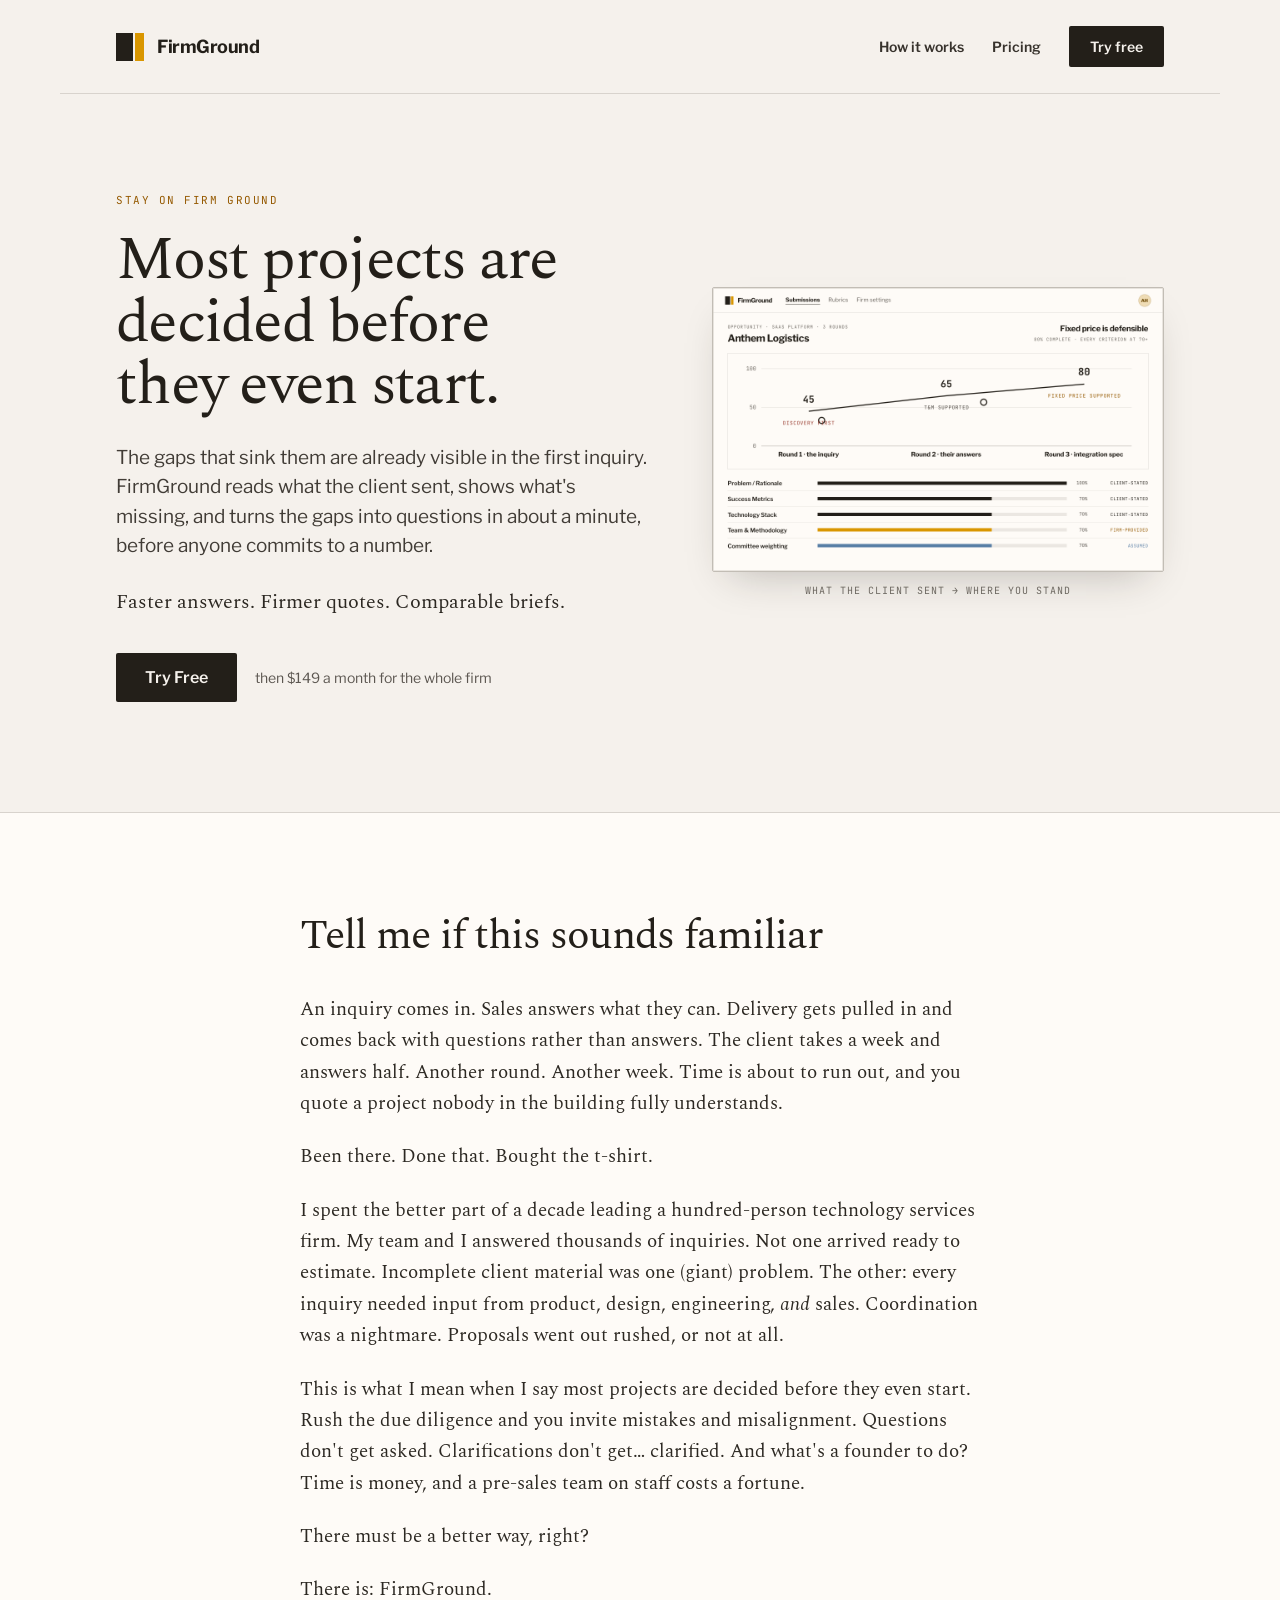
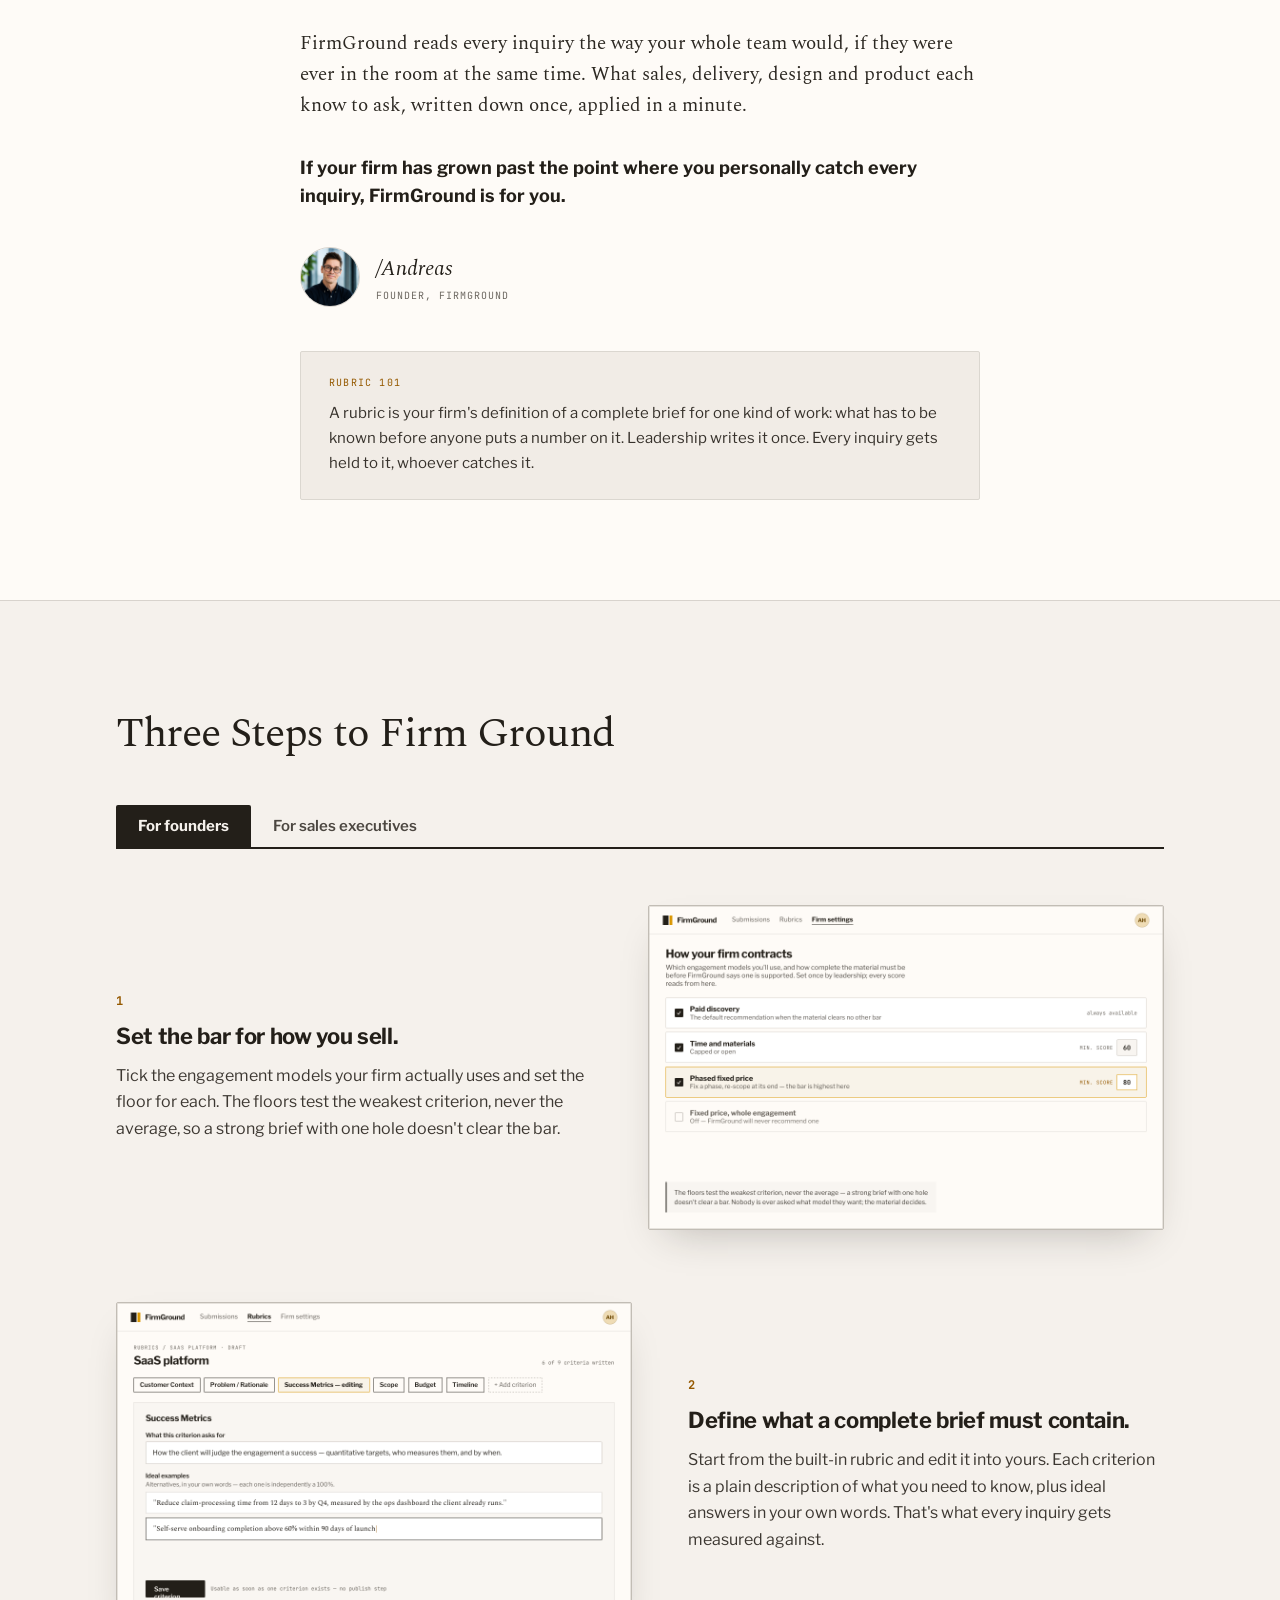
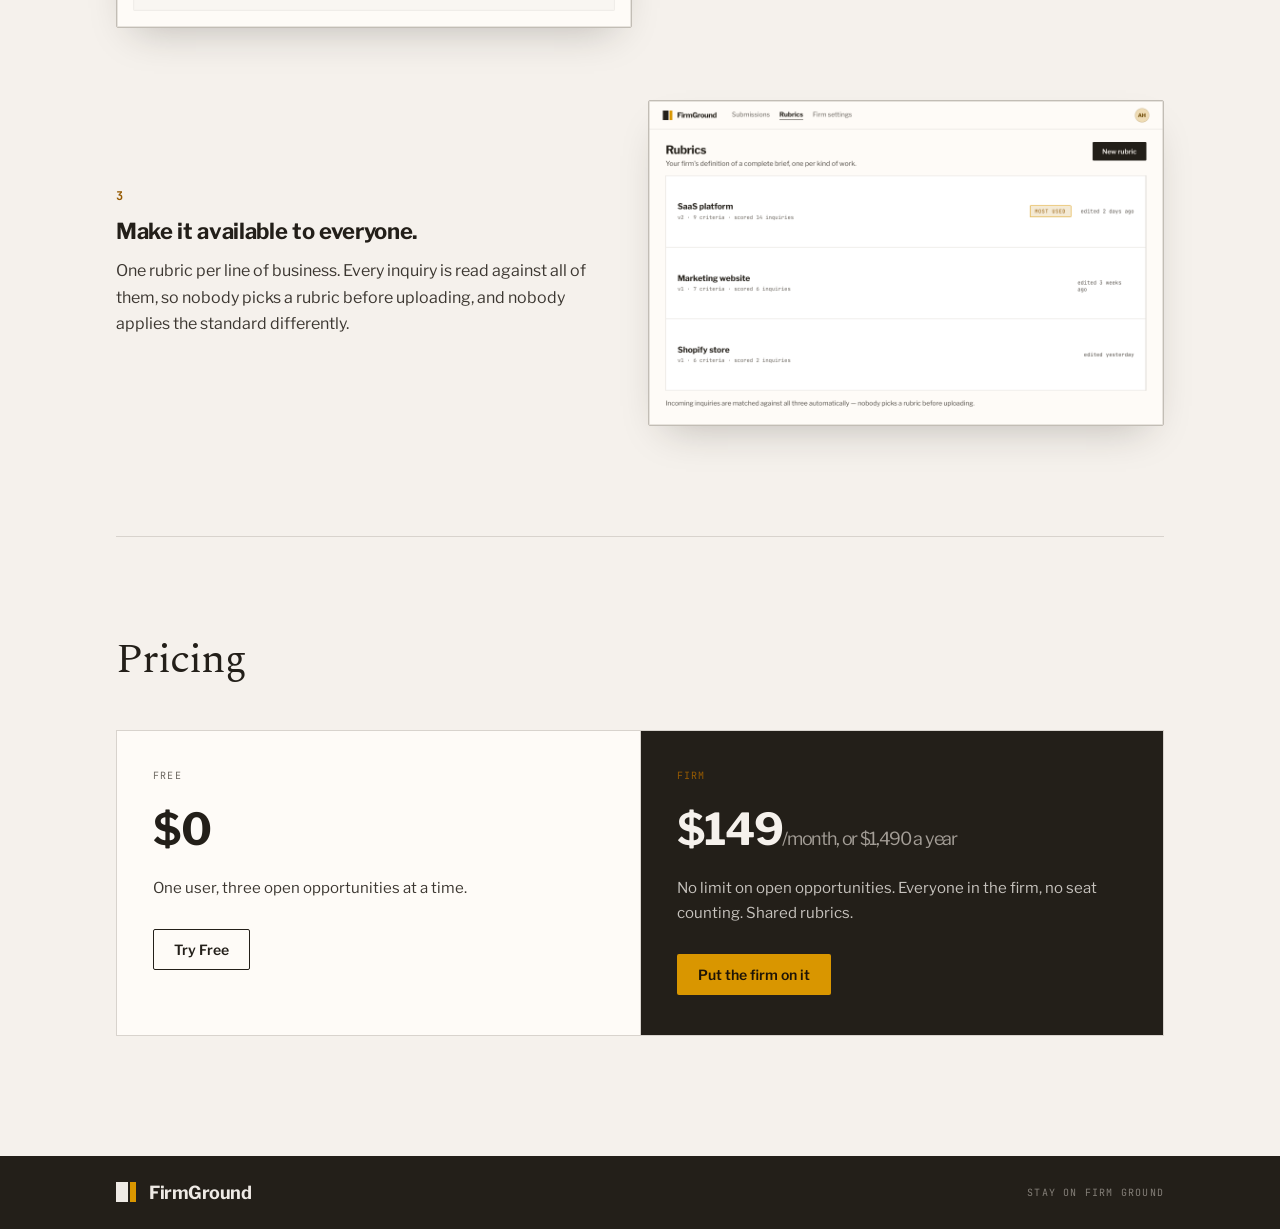
==== index.html @ b1743ea3 "Add FirmGround landing page Static HTML/CSS/JS landing page converted from the Cloud Design export. " ====
<!DOCTYPE html>
<html lang="en">
<head>
  <meta charset="utf-8">
  <meta name="viewport" content="width=device-width, initial-scale=1">

  <title>FirmGround — Stay on firm ground</title>
  <meta name="description" content="FirmGround reads every client inquiry the way your whole team would, shows what's missing, and turns the gaps into questions in about a minute — before anyone commits to a number.">

  <!-- Fonts -->
  <link rel="preconnect" href="https://fonts.googleapis.com">
  <link rel="preconnect" href="https://fonts.gstatic.com" crossorigin>
  <link href="https://fonts.googleapis.com/css2?family=Libre+Franklin:ital,wght@0,300..800;1,400..700&family=Spectral:ital,wght@0,300;0,400;0,600;1,400&family=JetBrains+Mono:wght@400;500;700&display=swap" rel="stylesheet">

  <link rel="stylesheet" href="css/styles.css">
</head>
<body>

  <!-- ===================================================================
       MASTHEAD
  ==================================================================== -->
  <header class="masthead">
    <div class="container masthead__inner">
      <a class="brand" href="#top">
        <span class="brand__mark" aria-hidden="true">
          <span class="brand__mark-dark"></span>
          <span class="brand__mark-accent"></span>
        </span>
        <span class="brand__name">FirmGround</span>
      </a>
      <nav class="masthead__nav">
        <a class="nav-link" href="#steps">How it works</a>
        <a class="nav-link" href="#pricing">Pricing</a>
        <a class="btn btn--dark btn--sm" href="#pricing">Try free</a>
      </nav>
    </div>
  </header>

  <main id="top">

    <!-- ===================================================================
         HERO
    ==================================================================== -->
    <section class="hero container">
      <div class="hero__grid">
        <div class="hero__copy">
          <p class="eyebrow eyebrow--accent">Stay on firm ground</p>
          <h1 class="hero__headline">Most projects are decided before they even start.</h1>
          <p class="hero__lede">The gaps that sink them are already visible in the first inquiry. FirmGround reads what the client sent, shows what's missing, and turns the gaps into questions in about a minute, before anyone commits to a number.</p>
          <p class="hero__tagline">Faster answers. Firmer quotes. Comparable briefs.</p>
          <div class="hero__cta">
            <a class="btn btn--dark" href="#pricing">Try Free</a>
            <span class="hero__cta-note">then $149 a month for the whole firm</span>
          </div>
        </div>

        <figure class="hero__figure">
          <div class="screenshot">
            <img src="assets/shot-scorecard.png" alt="FirmGround scorecard — score, verdict, and criteria">
          </div>
          <figcaption class="caption">What the client sent &rarr; where you stand</figcaption>
        </figure>
      </div>
    </section>

    <!-- ===================================================================
         FOUNDER STORY
    ==================================================================== -->
    <section class="story">
      <div class="container story__inner">
        <h2 class="story__title">Tell me if this sounds familiar</h2>

        <div class="story__body">
          <p>An inquiry comes in. Sales answers what they can. Delivery gets pulled in and comes back with questions rather than answers. The client takes a week and answers half. Another round. Another week. Time is about to run out, and you quote a project nobody in the building fully understands.</p>
          <p>Been there. Done that. Bought the t-shirt.</p>
          <p>I spent the better part of a decade leading a hundred-person technology services firm. My team and I answered thousands of inquiries. Not one arrived ready to estimate. Incomplete client material was one (giant) problem. The other: every inquiry needed input from product, design, engineering, <em>and</em> sales. Coordination was a nightmare. Proposals went out rushed, or not at all.</p>
          <p>This is what I mean when I say most projects are decided before they even start. Rush the due diligence and you invite mistakes and misalignment. Questions don't get asked. Clarifications don't get&hellip; clarified. And what's a founder to do? Time is money, and a pre-sales team on staff costs a fortune.</p>
          <p>There must be a better way, right?</p>
          <p>There is: FirmGround.</p>
          <p>FirmGround reads every inquiry the way your whole team would, if they were ever in the room at the same time. What sales, delivery, design and product each know to ask, written down once, applied in a minute.</p>
        </div>

        <p class="story__kicker">If your firm has grown past the point where you personally catch every inquiry, FirmGround is for you.</p>

        <div class="signature">
          <img class="signature__avatar" src="assets/andreas.png" alt="Andreas, founder of FirmGround">
          <div>
            <div class="signature__name">/Andreas</div>
            <div class="signature__role">Founder, FirmGround</div>
          </div>
        </div>

        <aside class="note-card">
          <div class="eyebrow eyebrow--accent">Rubric 101</div>
          <p>A rubric is your firm's definition of a complete brief for one kind of work: what has to be known before anyone puts a number on it. Leadership writes it once. Every inquiry gets held to it, whoever catches it.</p>
        </aside>
      </div>
    </section>

    <!-- ===================================================================
         THREE STEPS  (tabbed: For founders / For sales executives)
    ==================================================================== -->
    <section id="steps" class="steps container">
      <h2 class="section-title">Three Steps to Firm Ground</h2>

      <div class="tabs" role="tablist" aria-label="Choose your role">
        <button class="tab is-active" role="tab" aria-selected="true" aria-controls="panel-founders" data-tab="founders">For founders</button>
        <button class="tab" role="tab" aria-selected="false" aria-controls="panel-sales" data-tab="sales">For sales executives</button>
      </div>

      <!-- Panel: For founders -->
      <div class="steps__panel" id="panel-founders" role="tabpanel" data-panel="founders">
        <div class="step">
          <div class="step__copy">
            <div class="step__num">1</div>
            <h3 class="step__title">Set the bar for how you sell.</h3>
            <p class="step__text">Tick the engagement models your firm actually uses and set the floor for each. The floors test the weakest criterion, never the average, so a strong brief with one hole doesn't clear the bar.</p>
          </div>
          <div class="step__figure screenshot">
            <img src="assets/shot-settings.png" alt="Firm settings — score bands for discovery / T&amp;M / fixed price">
          </div>
        </div>

        <div class="step step--reverse">
          <div class="step__copy">
            <div class="step__num">2</div>
            <h3 class="step__title">Define what a complete brief must contain.</h3>
            <p class="step__text">Start from the built-in rubric and edit it into yours. Each criterion is a plain description of what you need to know, plus ideal answers in your own words. That's what every inquiry gets measured against.</p>
          </div>
          <div class="step__figure screenshot">
            <img src="assets/shot-builder.png" alt="Criterion editor — description and ideal answer">
          </div>
        </div>

        <div class="step">
          <div class="step__copy">
            <div class="step__num">3</div>
            <h3 class="step__title">Make it available to everyone.</h3>
            <p class="step__text">One rubric per line of business. Every inquiry is read against all of them, so nobody picks a rubric before uploading, and nobody applies the standard differently.</p>
          </div>
          <div class="step__figure screenshot">
            <img src="assets/shot-rubrics.png" alt="Rubric list — the firm's standard, visible to the team">
          </div>
        </div>
      </div>

      <!-- Panel: For sales executives -->
      <div class="steps__panel is-hidden" id="panel-sales" role="tabpanel" data-panel="sales">
        <div class="step">
          <div class="step__copy">
            <div class="step__num">1</div>
            <h3 class="step__title">Upload whatever the client sent.</h3>
            <p class="step__text">A 38-page RFP, a budget spreadsheet, a photo of a whiteboard. It's read as one inquiry, not file by file, and FirmGround works out which kind of work it is. You don't classify anything first.</p>
          </div>
          <div class="step__figure screenshot">
            <img src="assets/shot-upload.png" alt="Upload — mixed files dropped into one inquiry">
          </div>
        </div>

        <div class="step step--reverse">
          <div class="step__copy">
            <div class="step__num">2</div>
            <h3 class="step__title">Get the score and the verdict.</h3>
            <p class="step__text">What's missing, criterion by criterion, where each answer came from, and what the material supports selling right now. One opportunity, as many question rounds as it takes; the score climbs as answers arrive.</p>
          </div>
          <div class="step__figure screenshot">
            <img src="assets/shot-scorecard.png" alt="Score result — verdict, gaps, next step">
          </div>
        </div>

        <div class="step">
          <div class="step__copy">
            <div class="step__num">3</div>
            <h3 class="step__title">Close the gaps, question by question.</h3>
            <p class="step__text">Each question is tied to a gap, compiled into an email you can edit. Copy it for the client, answer it yourself, or let FirmGround assume. Assumptions are marked, and never priced as fact.</p>
          </div>
          <div class="step__figure screenshot">
            <img src="assets/shot-questions.png" alt="Follow-up questions and drafted email">
          </div>
        </div>
      </div>
    </section>

    <!-- ===================================================================
         PRICING
    ==================================================================== -->
    <div class="container">
      <hr class="rule">
    </div>

    <section id="pricing" class="pricing container">
      <h2 class="section-title">Pricing</h2>

      <div class="plans">
        <div class="plan">
          <div class="eyebrow">Free</div>
          <div class="plan__price">$0</div>
          <p class="plan__desc">One user, three open opportunities at a time.</p>
          <a class="btn btn--outline btn--sm" href="#pricing">Try Free</a>
        </div>

        <div class="plan plan--featured">
          <div class="eyebrow eyebrow--accent">Firm</div>
          <div class="plan__price">$149<span class="plan__price-note">/month, or $1,490 a year</span></div>
          <p class="plan__desc">No limit on open opportunities. Everyone in the firm, no seat counting. Shared rubrics.</p>
          <a class="btn btn--accent btn--sm" href="#pricing">Put the firm on it</a>
        </div>
      </div>
    </section>

  </main>

  <!-- ===================================================================
       FOOTER
  ==================================================================== -->
  <footer class="footer">
    <div class="container footer__inner">
      <div class="brand brand--footer">
        <span class="brand__mark" aria-hidden="true">
          <span class="brand__mark-light"></span>
          <span class="brand__mark-accent"></span>
        </span>
        <span class="brand__name">FirmGround</span>
      </div>
      <div class="eyebrow">Stay on firm ground</div>
    </div>
  </footer>

  <script src="js/main.js"></script>
</body>
</html>
---- css/styles.css ----
/* ====================================================================
   FirmGround — Landing page styles

   The palette is defined once as custom properties (variables) below,
   then referenced everywhere. Change a value here and it updates across
   the whole page. Colors use the OKLCH color space:
   oklch(Lightness Chroma Hue) — lower L = darker, higher C = more vivid.
==================================================================== */

:root {
  /* Brand accent (the ochre/gold). Swap these two to re-tint the site. */
  --accent:       oklch(0.72 0.155 78);
  --accent-deep:  oklch(0.52 0.125 70);

  /* Surfaces */
  --bg:           oklch(0.96 0.008 75);   /* page background          */
  --surface-soft: oklch(0.99 0.006 75);   /* raised panels (story/free) */
  --surface-card: oklch(0.945 0.010 75);  /* note card background      */

  /* Ink — dark to light text tones */
  --ink:          oklch(0.24 0.012 75);   /* headings, strongest text  */
  --ink-800:      oklch(0.28 0.012 75);
  --ink-700:      oklch(0.32 0.012 75);
  --ink-600:      oklch(0.34 0.012 75);   /* body copy                 */
  --ink-500:      oklch(0.36 0.012 75);
  --ink-400:      oklch(0.40 0.012 75);
  --ink-300:      oklch(0.46 0.012 75);
  --ink-200:      oklch(0.52 0.012 75);   /* muted labels / captions   */

  /* On-dark text (used on the footer and featured pricing card) */
  --on-dark:      oklch(0.96 0.008 75);
  --on-dark-soft: oklch(0.82 0.008 75);
  --on-dark-mute: oklch(0.70 0.012 75);
  --on-dark-faint:oklch(0.60 0.012 75);

  /* Lines */
  --border:       oklch(0.87 0.010 75);
  --border-strong:oklch(0.80 0.012 75);

  /* Layout */
  --page-max:     1160px;
  --page-pad:     56px;
  --radius:       2px;

  /* Type */
  --font-sans:  'Libre Franklin', system-ui, sans-serif;
  --font-serif: 'Spectral', Georgia, serif;
  --font-mono:  'JetBrains Mono', monospace;
}

/* ---- Base -------------------------------------------------------- */

* { box-sizing: border-box; }

html, body {
  margin: 0;
  padding: 0;
  background: var(--bg);
  scroll-behavior: smooth;
}

body {
  color: var(--ink);
  font-family: var(--font-sans);
  -webkit-font-smoothing: antialiased;
}

::selection { background: oklch(0.88 0.09 85); }

a {
  color: var(--accent-deep);
  text-decoration: underline;
  text-underline-offset: 3px;
}
a:hover { color: var(--ink); }

img { max-width: 100%; }

/* Shared layout wrapper */
.container {
  max-width: var(--page-max);
  margin: 0 auto;
  padding-left: var(--page-pad);
  padding-right: var(--page-pad);
}

/* ---- Reusable bits ---------------------------------------------- */

/* Small uppercase mono label */
.eyebrow {
  font-family: var(--font-mono);
  font-size: 10px;
  letter-spacing: 0.12em;
  text-transform: uppercase;
  color: var(--ink-200);
}
.eyebrow--accent { color: var(--accent-deep); }

/* Mono caption under an image */
.caption {
  font-family: var(--font-mono);
  font-size: 10px;
  letter-spacing: 0.1em;
  text-transform: uppercase;
  color: var(--ink-200);
  text-align: center;
  margin-top: 12px;
}

/* Section heading (serif) */
.section-title {
  font-family: var(--font-serif);
  font-weight: 400;
  font-size: clamp(30px, 3.6vw, 42px);
  line-height: 1.08;
  letter-spacing: -0.025em;
  margin: 0 0 48px;
}

/* Framed product screenshot */
.screenshot {
  border: 1px solid var(--border-strong);
  border-radius: var(--radius);
  overflow: hidden;
  font-size: 0;
  box-shadow: 0 18px 40px -18px oklch(0.24 0.012 75 / 0.28);
}
.screenshot img { width: 100%; display: block; }

/* Buttons */
.btn {
  display: inline-block;
  font-size: 16px;
  font-weight: 600;
  border-radius: var(--radius);
  padding: 14px 28px;
  text-decoration: none;
  border: 1px solid transparent;
  cursor: pointer;
  transition: background 0.15s ease, filter 0.15s ease, color 0.15s ease;
}
.btn--sm { font-size: 14px; padding: 11px 20px; }

.btn--dark {
  background: var(--ink);
  color: var(--on-dark);
}
.btn--dark:hover { background: oklch(0.32 0.012 75); color: var(--on-dark); }

.btn--outline {
  border-color: var(--ink);
  color: var(--ink);
  background: transparent;
}
.btn--outline:hover { background: oklch(0.90 0.008 75); color: var(--ink); }

.btn--accent {
  background: var(--accent);
  color: oklch(0.20 0.03 75);
}
.btn--accent:hover { filter: brightness(1.06); color: oklch(0.20 0.03 75); }

/* Horizontal divider */
.rule {
  border: 0;
  border-top: 1px solid var(--border);
  margin: 110px 0 0;
}

/* ---- Brand mark -------------------------------------------------- */

.brand {
  display: flex;
  align-items: center;
  gap: 13px;
  text-decoration: none;
}
.brand__mark {
  display: flex;
  width: 28px;
  height: 28px;
  gap: 2px;
}
.brand__mark-dark   { flex: 0 0 60%; background: var(--ink); }
.brand__mark-light  { flex: 0 0 60%; background: oklch(0.94 0.008 75); }
.brand__mark-accent { flex: 1; background: var(--accent); }
.brand__name {
  font-weight: 700;
  font-size: 18px;
  letter-spacing: -0.025em;
  color: var(--ink);
}

/* ---- Masthead ---------------------------------------------------- */

.masthead__inner {
  display: flex;
  align-items: center;
  justify-content: space-between;
  padding-top: 26px;
  padding-bottom: 26px;
  border-bottom: 1px solid var(--border);
}
.masthead__nav {
  display: flex;
  align-items: center;
  gap: 28px;
}
.nav-link {
  font-size: 14px;
  font-weight: 600;
  color: var(--ink-700);
  text-decoration: none;
  white-space: nowrap;
}
.nav-link:hover { color: var(--ink); }

/* ---- Hero -------------------------------------------------------- */

.hero { padding-top: 88px; padding-bottom: 110px; }

.hero__grid {
  display: flex;
  flex-wrap: wrap;
  gap: 64px;
  align-items: center;
}
.hero__copy   { flex: 1 1 480px; min-width: 0; }
.hero__figure { flex: 1 1 400px; min-width: 0; margin: 0; display: flex; flex-direction: column; }

/* The hero's eyebrow is a touch larger than the default */
.hero .eyebrow {
  font-size: 11px;
  letter-spacing: 0.14em;
  margin-bottom: 22px;
}

.hero__headline {
  font-family: var(--font-serif);
  font-weight: 400;
  font-size: clamp(40px, 4.8vw, 62px);
  line-height: 1.02;
  letter-spacing: -0.028em;
  margin: 0 0 26px;
  text-wrap: balance;
}
.hero__lede {
  font-size: 19px;
  line-height: 1.55;
  color: var(--ink-500);
  margin: 0 0 26px;
  max-width: 48ch;
  text-wrap: pretty;
}
.hero__tagline {
  font-family: var(--font-serif);
  font-size: 20px;
  line-height: 1.5;
  color: var(--ink-800);
  margin: 0 0 36px;
}
.hero__cta {
  display: flex;
  gap: 18px;
  align-items: center;
  flex-wrap: wrap;
}
.hero__cta-note { font-size: 14px; color: var(--ink-300); }

/* ---- Founder story ----------------------------------------------- */

.story {
  background: var(--surface-soft);
  border-top: 1px solid var(--border);
  border-bottom: 1px solid var(--border);
}
.story__inner { padding-top: 100px; padding-bottom: 100px; }

/* The readable column is narrower than the full container */
.story__title,
.story__body,
.story__kicker,
.signature,
.note-card { max-width: 680px; margin-left: auto; margin-right: auto; }

.story__title {
  font-family: var(--font-serif);
  font-weight: 400;
  font-size: clamp(30px, 3.6vw, 42px);
  line-height: 1.08;
  letter-spacing: -0.025em;
  margin: 0 auto 36px;
}
.story__body {
  font-family: var(--font-serif);
  font-size: 19px;
  line-height: 1.65;
  color: var(--ink-800);
  display: flex;
  flex-direction: column;
  gap: 22px;
}
.story__body p { margin: 0; }
.story__kicker {
  font-size: 18px;
  line-height: 1.6;
  font-weight: 700;
  color: var(--ink);
  margin: 32px auto 0;
}

.signature {
  display: flex;
  align-items: center;
  gap: 16px;
  margin-top: 36px;
}
.signature__avatar {
  width: 60px;
  height: 60px;
  border-radius: 50%;
  object-fit: cover;
  object-position: top;
  border: 1px solid var(--border);
}
.signature__name {
  font-family: var(--font-serif);
  font-size: 21px;
  font-style: italic;
}
.signature__role {
  font-family: var(--font-mono);
  font-size: 10px;
  letter-spacing: 0.1em;
  text-transform: uppercase;
  color: var(--ink-200);
  margin-top: 4px;
}

.note-card {
  margin-top: 44px;
  background: var(--surface-card);
  border: 1px solid oklch(0.88 0.010 75);
  padding: 24px 28px;
  border-radius: var(--radius);
}
.note-card .eyebrow { margin-bottom: 12px; }
.note-card p {
  margin: 0;
  font-size: 15px;
  line-height: 1.65;
  color: var(--ink-700);
}

/* ---- Three steps ------------------------------------------------- */

.steps { padding-top: 110px; }

.tabs {
  display: flex;
  gap: 0;
  border-bottom: 2px solid var(--ink);
  margin-bottom: 56px;
}
.tab {
  font-family: var(--font-sans);
  padding: 12px 22px;
  font-size: 15px;
  font-weight: 600;
  color: var(--ink-400);
  background: transparent;
  border: 0;
  border-radius: var(--radius) var(--radius) 0 0;
  cursor: pointer;
}
.tab:hover { opacity: 0.85; }
.tab.is-active {
  background: var(--ink);
  color: var(--on-dark);
  font-weight: 700;
}

.steps__panel {
  display: flex;
  flex-direction: column;
  gap: 72px;
}
.steps__panel.is-hidden { display: none; }

.step {
  display: flex;
  flex-wrap: wrap;
  gap: 56px;
  align-items: center;
}
.step--reverse { flex-direction: row-reverse; }

.step__copy   { flex: 1 1 380px; min-width: 0; }
.step__figure { flex: 1 1 420px; min-width: 0; }

.step__num {
  font-family: var(--font-mono);
  font-size: 12px;
  font-weight: 700;
  color: var(--accent-deep);
  margin-bottom: 14px;
}
.step__title {
  font-size: 22px;
  font-weight: 700;
  letter-spacing: -0.015em;
  margin: 0 0 14px;
}
.step__text {
  margin: 0;
  font-size: 16px;
  line-height: 1.65;
  color: var(--ink-600);
}

/* ---- Pricing ----------------------------------------------------- */

.pricing { padding-top: 100px; padding-bottom: 120px; }

.plans {
  display: flex;
  flex-wrap: wrap;
  gap: 1px;                 /* the gap shows the border color through */
  background: var(--border);
  border: 1px solid var(--border);
}
.plan {
  flex: 1 1 340px;
  background: var(--surface-soft);
  padding: 38px 36px 40px;
}
.plan .eyebrow { margin-bottom: 20px; }
.plan__price {
  font-size: 44px;
  font-weight: 700;
  letter-spacing: -0.03em;
  margin-bottom: 20px;
}
.plan__desc {
  font-size: 15px;
  line-height: 1.65;
  color: var(--ink-600);
  margin: 0 0 28px;
}

.plan--featured {
  background: var(--ink);
  color: var(--on-dark-soft);
}
.plan--featured .plan__price { color: var(--on-dark); }
.plan--featured .plan__desc { color: var(--on-dark-soft); }
.plan__price-note {
  font-size: 18px;
  font-weight: 400;
  color: var(--on-dark-mute);
}

/* ---- Footer ------------------------------------------------------ */

.footer { background: var(--ink); }
.footer__inner {
  display: flex;
  justify-content: space-between;
  align-items: center;
  gap: 24px;
  flex-wrap: wrap;
  padding-top: 26px;
  padding-bottom: 26px;
}
.brand--footer .brand__name { color: oklch(0.94 0.008 75); }
.brand--footer .brand__mark { width: 20px; height: 20px; }
.footer .eyebrow { color: var(--on-dark-faint); }

/* ---- Small screens ----------------------------------------------- */

@media (max-width: 720px) {
  :root { --page-pad: 24px; }

  .masthead__nav { gap: 16px; }
  .hero { padding-top: 56px; padding-bottom: 72px; }
  .hero__grid { gap: 40px; }
  .story__inner { padding-top: 64px; padding-bottom: 64px; }
  .steps { padding-top: 72px; }
  .pricing { padding-top: 64px; padding-bottom: 80px; }

  /* Keep alternating steps stacking image-below-copy consistently */
  .step, .step--reverse { flex-direction: column; }
}
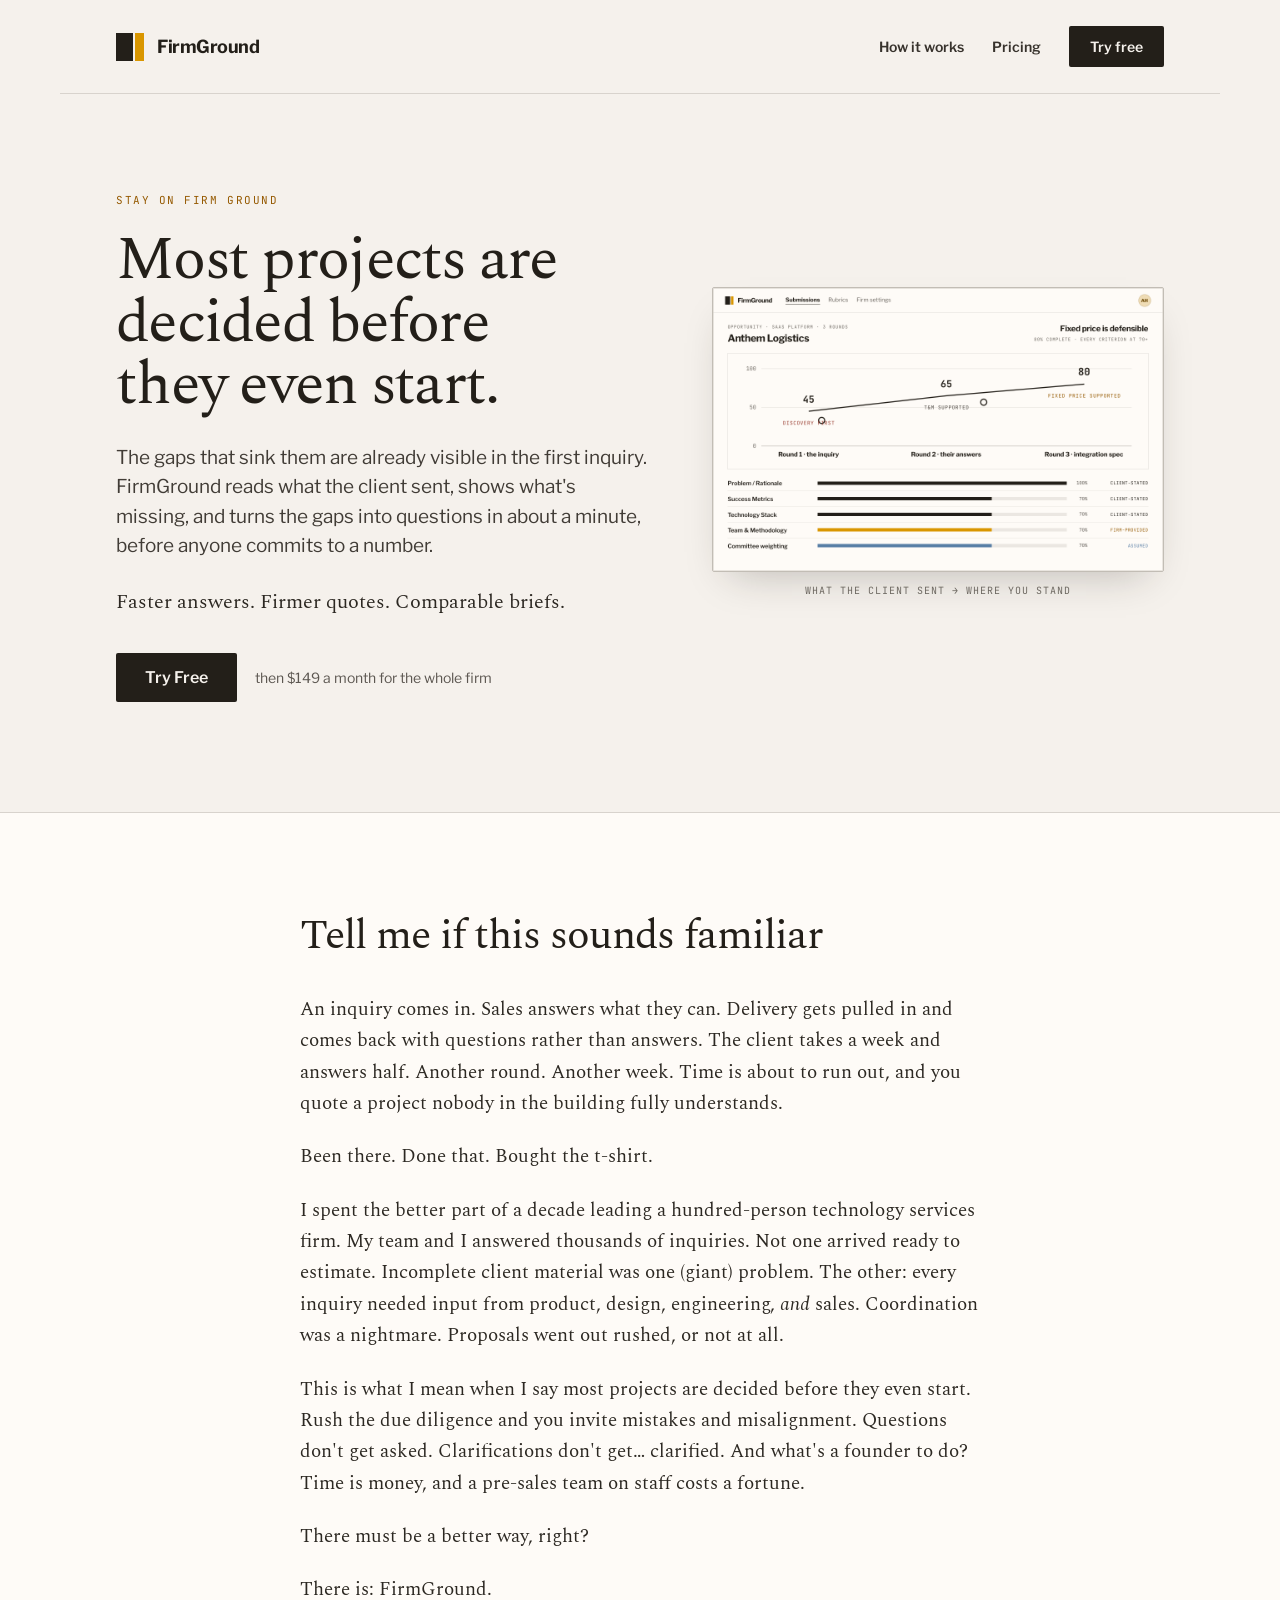
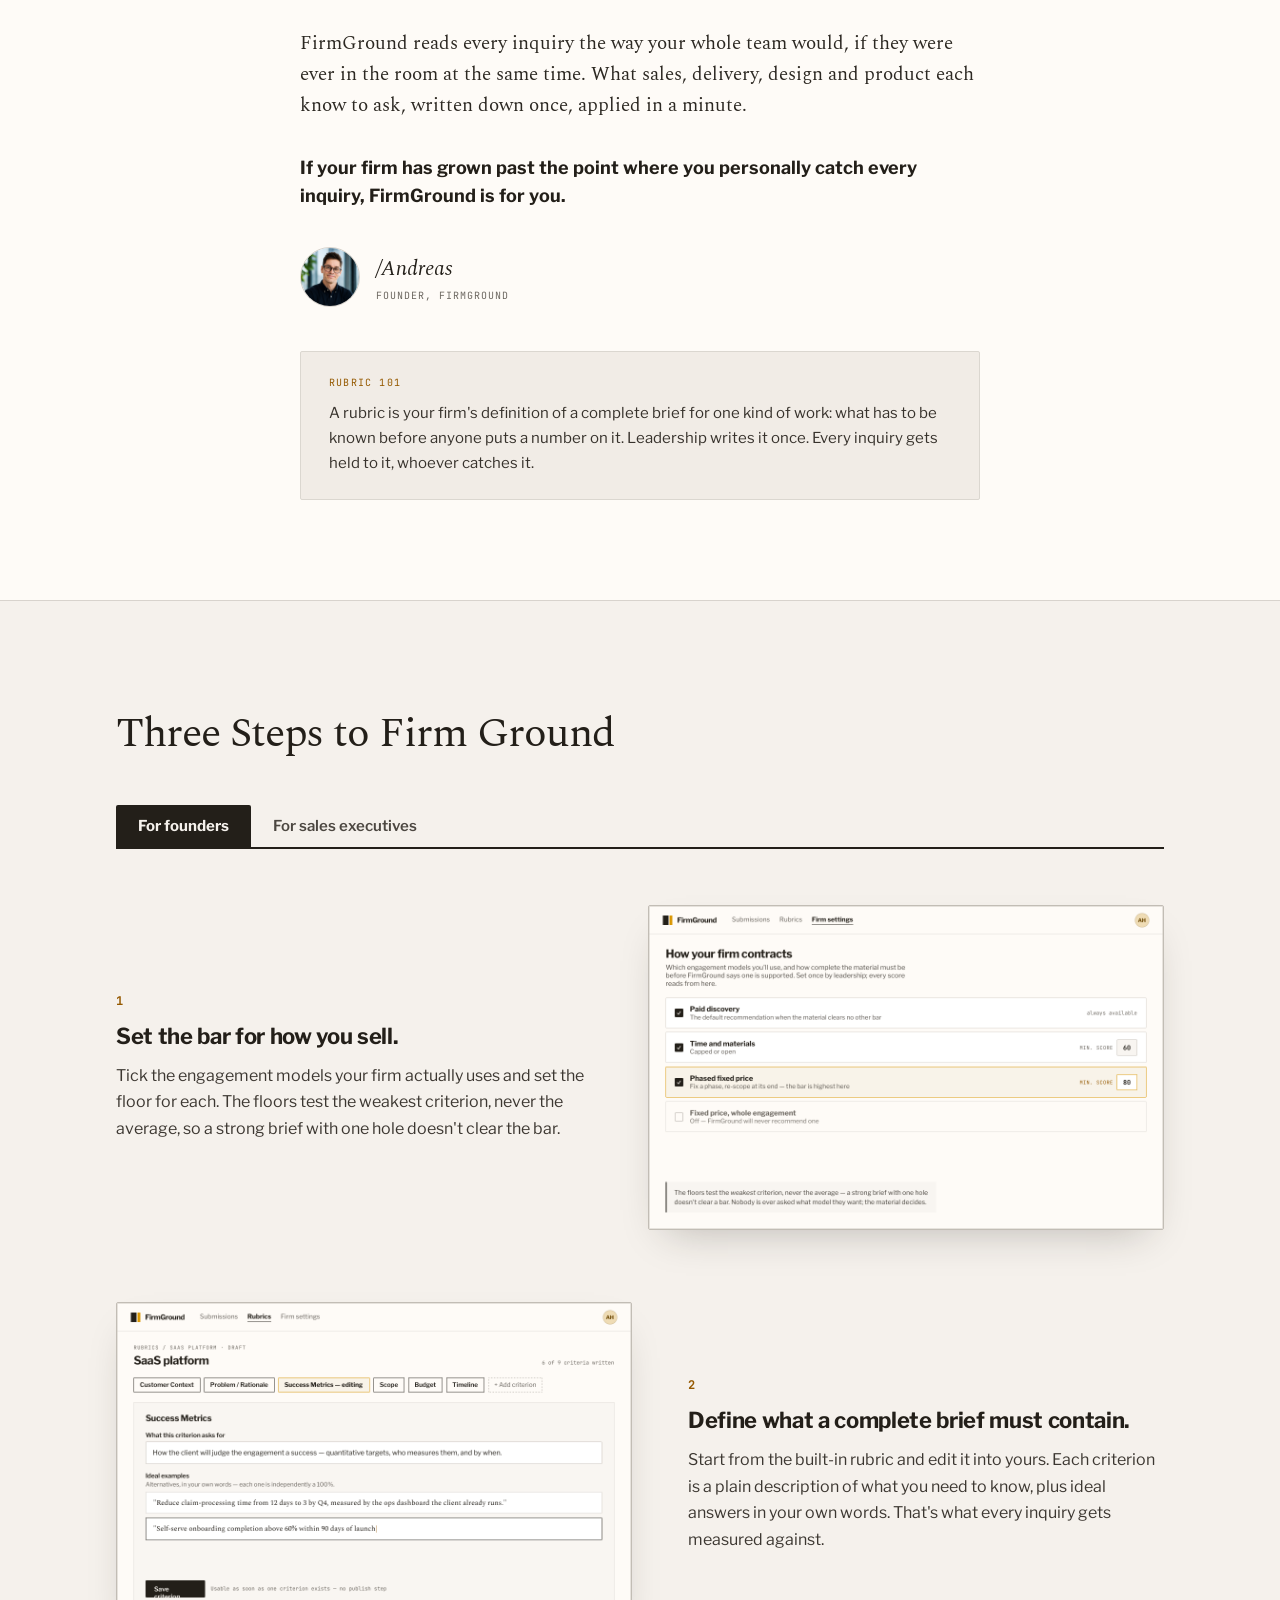
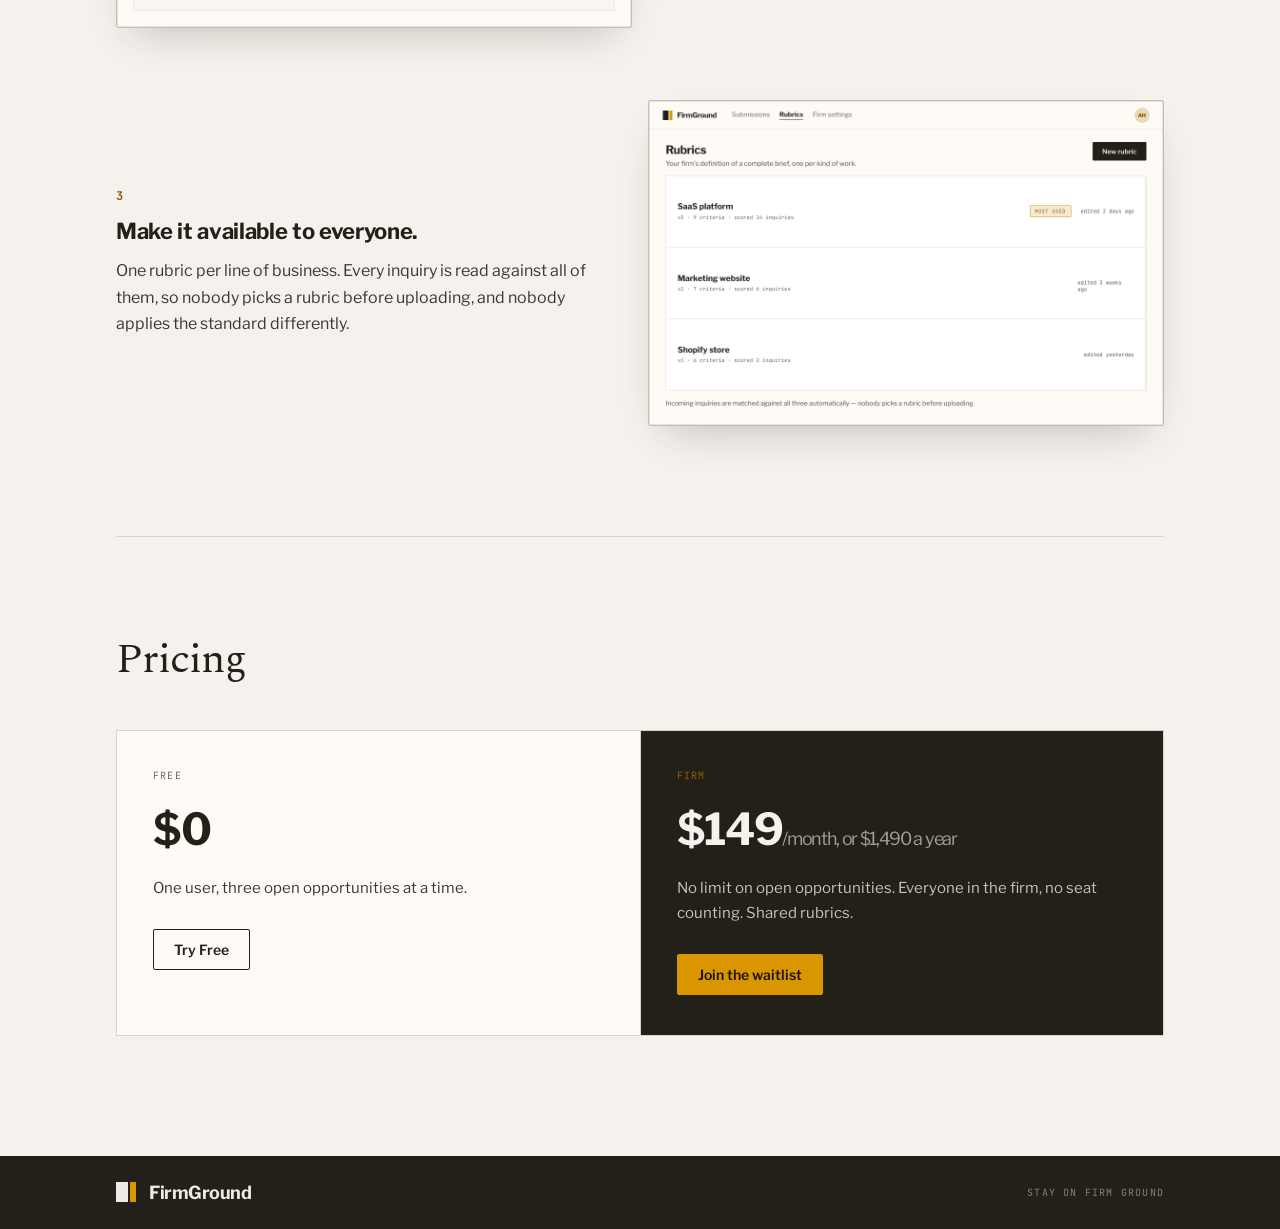
==== commit 8df9a4e8: "Wire pricing CTAs to a MailerLite waitlist modal Both pricing buttons now open a FirmGround-styled m" ====
--- a/index.html
+++ b/index.html
@@ -6,6 +6,11 @@
 
   <title>FirmGround — Stay on firm ground</title>
   <meta name="description" content="FirmGround reads every client inquiry the way your whole team would, shows what's missing, and turns the gaps into questions in about a minute — before anyone commits to a number.">
+
+  <!-- Favicons (built from the brandmark) -->
+  <link rel="icon" href="favicon.ico" sizes="any">
+  <link rel="icon" href="favicon.svg" type="image/svg+xml">
+  <link rel="apple-touch-icon" href="apple-touch-icon.png">
 
   <!-- Fonts -->
   <link rel="preconnect" href="https://fonts.googleapis.com">
@@ -196,14 +201,14 @@
           <div class="eyebrow">Free</div>
           <div class="plan__price">$0</div>
           <p class="plan__desc">One user, three open opportunities at a time.</p>
-          <a class="btn btn--outline btn--sm" href="#pricing">Try Free</a>
+          <button class="btn btn--outline btn--sm" type="button" data-open-waitlist>Try Free</button>
         </div>
 
         <div class="plan plan--featured">
           <div class="eyebrow eyebrow--accent">Firm</div>
           <div class="plan__price">$149<span class="plan__price-note">/month, or $1,490 a year</span></div>
           <p class="plan__desc">No limit on open opportunities. Everyone in the firm, no seat counting. Shared rubrics.</p>
-          <a class="btn btn--accent btn--sm" href="#pricing">Put the firm on it</a>
+          <button class="btn btn--accent btn--sm" type="button" data-open-waitlist>Join the waitlist</button>
         </div>
       </div>
     </section>
@@ -226,6 +231,76 @@
     </div>
   </footer>
 
+  <!-- ===================================================================
+       WAITLIST MODAL
+       Our own styled dialog wrapping a MailerLite classic embed form.
+       MailerLite's webforms.min.js (loaded below) handles submission,
+       validation, and the success state by toggling .row-form /
+       .row-success inside #mlb2-44300183. Keep the container id, the
+       fields[email] input, and the hidden ml-submit / anticsrf inputs —
+       those are the hooks their script relies on.
+  ==================================================================== -->
+  <div class="modal" id="waitlist-modal" hidden>
+    <div class="modal__backdrop" data-close></div>
+    <div class="modal__dialog" role="dialog" aria-modal="true" aria-labelledby="waitlist-title">
+      <button class="modal__close" type="button" aria-label="Close" data-close>&times;</button>
+
+      <div id="mlb2-44300183" class="ml-form-embedContainer ml-subscribe-form ml-subscribe-form-44300183">
+        <div class="ml-form-align-center">
+          <div class="ml-form-embedWrapper embedForm">
+
+            <div class="ml-form-embedBody row-form">
+              <div class="ml-form-embedContent">
+                <h4 id="waitlist-title">Join the waitlist</h4>
+                <p>FirmGround isn't live yet — leave your email and we'll let you know the moment it is.</p>
+              </div>
+
+              <form class="ml-block-form" action="https://assets.mailerlite.com/jsonp/539507/forms/194408964314629876/subscribe" data-code="" method="post" target="_blank">
+                <div class="ml-form-formContent">
+                  <div class="ml-form-fieldRow ml-last-item">
+                    <div class="ml-field-group ml-field-email ml-validate-email ml-validate-required">
+                      <input aria-label="email" type="email" class="form-control" name="fields[email]" placeholder="Email address…" autocomplete="email">
+                    </div>
+                  </div>
+                </div>
+
+                <input type="hidden" name="ml-submit" value="1">
+
+                <div class="ml-form-embedSubmit">
+                  <button type="submit" class="primary">Join Waitlist</button>
+                  <button disabled="disabled" style="display:none;" type="button" class="loading">
+                    <div class="ml-form-embedSubmitLoad"></div>
+                    <span class="sr-only">Loading...</span>
+                  </button>
+                </div>
+
+                <input type="hidden" name="anticsrf" value="true">
+              </form>
+            </div>
+
+            <div class="ml-form-successBody row-success" style="display:none;">
+              <div class="ml-form-successContent">
+                <h4>You're on the list</h4>
+                <p>We'll email you the moment FirmGround is live.</p>
+              </div>
+            </div>
+
+          </div>
+        </div>
+      </div>
+    </div>
+  </div>
+
   <script src="js/main.js"></script>
+
+  <!-- MailerLite webform runtime + success handler -->
+  <script>
+    function ml_webform_success_44300183() {
+      var $ = ml_jQuery || jQuery;
+      $('.ml-subscribe-form-44300183 .row-success').show();
+      $('.ml-subscribe-form-44300183 .row-form').hide();
+    }
+  </script>
+  <script src="https://groot.mailerlite.com/js/w/webforms.min.js?v83147fa8ce2d95cb73ece7f28b469519" type="text/javascript"></script>
 </body>
 </html>
--- a/css/styles.css
+++ b/css/styles.css
@@ -130,6 +130,7 @@
 /* Buttons */
 .btn {
   display: inline-block;
+  font-family: inherit;   /* <button> doesn't inherit the page font otherwise */
   font-size: 16px;
   font-weight: 600;
   border-radius: var(--radius);
@@ -488,6 +489,194 @@
   .steps { padding-top: 72px; }
   .pricing { padding-top: 64px; padding-bottom: 80px; }
 
-  /* Keep alternating steps stacking image-below-copy consistently */
-  .step, .step--reverse { flex-direction: column; }
-}
+  /* Stack copy above screenshot. Reset the flex basis: the 380/420px
+     values are widths for the desktop row layout, but once the axis is
+     vertical they would force each block to that HEIGHT — leaving dead
+     space under the text and inside the screenshot frame. */
+  .step, .step--reverse { flex-direction: column; align-items: stretch; gap: 28px; }
+  .step__copy, .step__figure { flex: 0 0 auto; width: 100%; }
+}
+
+/* On narrow phones the full nav (logo + two links + button) overflows.
+   Drop the text links and keep the logo and the "Try free" button; the
+   page is short and the button already jumps to pricing. */
+@media (max-width: 480px) {
+  .masthead__nav .nav-link { display: none; }
+}
+
+/* ====================================================================
+   WAITLIST MODAL
+   A centered dialog holding the MailerLite form. Styled to FirmGround:
+   our fonts, ink/cream/accent palette. MailerLite's own CSS is not
+   loaded, so these rules are the only styling for the form elements.
+==================================================================== */
+
+.modal {
+  position: fixed;
+  inset: 0;
+  z-index: 1000;
+  display: flex;
+  align-items: center;
+  justify-content: center;
+  padding: 24px;
+  overflow-y: auto;   /* let the card scroll if it's taller than the screen */
+}
+.modal[hidden] { display: none; }   /* beats the .modal display:flex above */
+
+.modal__backdrop {
+  position: absolute;
+  inset: 0;
+  background: oklch(0.24 0.012 75 / 0.55);
+  backdrop-filter: blur(3px);
+  -webkit-backdrop-filter: blur(3px);
+}
+
+.modal__dialog {
+  position: relative;
+  width: 100%;
+  max-width: 440px;
+  background: var(--surface-soft);
+  border: 1px solid var(--border);
+  border-radius: 8px;
+  box-shadow: 0 30px 70px -24px oklch(0.24 0.012 75 / 0.5);
+  padding: 40px 36px 36px;
+}
+
+.modal__close {
+  position: absolute;
+  top: 16px;
+  right: 16px;
+  width: 34px;
+  height: 34px;
+  display: flex;
+  align-items: center;
+  justify-content: center;
+  font-size: 20px;
+  line-height: 1;
+  color: var(--ink-400);
+  background: oklch(0.92 0.008 75);
+  border: 1px solid var(--border);
+  border-radius: 50%;
+  cursor: pointer;
+}
+.modal__close:hover { background: oklch(0.88 0.010 75); color: var(--ink); }
+
+/* Entrance animation */
+.modal:not([hidden]) .modal__backdrop { animation: modalFade 0.18s ease-out; }
+.modal:not([hidden]) .modal__dialog { animation: modalPop 0.18s ease-out; }
+@keyframes modalFade { from { opacity: 0; } to { opacity: 1; } }
+@keyframes modalPop {
+  from { opacity: 0; transform: translateY(8px) scale(0.98); }
+  to   { opacity: 1; transform: none; }
+}
+
+/* ---- MailerLite form, restyled to FirmGround ---------------------- */
+
+#mlb2-44300183 .ml-form-embedContent { margin: 0 0 24px; }
+#mlb2-44300183 .ml-form-embedContent h4 {
+  font-family: var(--font-serif);
+  font-weight: 400;
+  font-size: 30px;
+  line-height: 1.1;
+  letter-spacing: -0.02em;
+  color: var(--ink);
+  margin: 0 0 12px;
+}
+#mlb2-44300183 .ml-form-embedContent p {
+  font-family: var(--font-sans);
+  font-size: 16px;
+  line-height: 1.5;
+  color: var(--ink-500);
+  margin: 0;
+}
+
+#mlb2-44300183 .ml-field-group { margin: 0 0 14px; }
+#mlb2-44300183 input[type="email"] {
+  width: 100%;
+  font-family: var(--font-sans);
+  font-size: 16px;
+  color: var(--ink);
+  background: #ffffff;
+  border: 1px solid var(--border-strong);
+  border-radius: var(--radius);
+  padding: 14px 16px;
+}
+#mlb2-44300183 input[type="email"]::placeholder { color: var(--ink-300); }
+#mlb2-44300183 input[type="email"]:focus {
+  outline: none;
+  border-color: var(--accent-deep);
+  box-shadow: 0 0 0 3px oklch(0.72 0.155 78 / 0.22);
+}
+
+#mlb2-44300183 .ml-form-embedSubmit { margin-top: 4px; }
+#mlb2-44300183 button.primary {
+  width: 100%;
+  font-family: var(--font-sans);
+  font-size: 16px;
+  font-weight: 600;
+  color: oklch(0.20 0.03 75);
+  background: var(--accent);
+  border: 0;
+  border-radius: var(--radius);
+  padding: 14px 20px;
+  cursor: pointer;
+  transition: filter 0.15s ease;
+}
+#mlb2-44300183 button.primary:hover { filter: brightness(1.06); }
+#mlb2-44300183 button.primary.loading { display: none; }
+
+/* MailerLite marks invalid fields with .ml-error */
+#mlb2-44300183 .ml-error input[type="email"] { border-color: #d64545; }
+
+/* Success state */
+#mlb2-44300183 .ml-form-successContent { text-align: left; }
+#mlb2-44300183 .ml-form-successContent h4 {
+  font-family: var(--font-serif);
+  font-weight: 400;
+  font-size: 30px;
+  line-height: 1.1;
+  letter-spacing: -0.02em;
+  color: var(--ink);
+  margin: 0 0 12px;
+}
+#mlb2-44300183 .ml-form-successContent p {
+  font-family: var(--font-sans);
+  font-size: 16px;
+  line-height: 1.5;
+  color: var(--ink-500);
+  margin: 0;
+}
+
+/* Submit loader (kept from MailerLite so the spinner looks right) */
+.ml-form-embedSubmitLoad {
+  display: inline-block;
+  width: 20px;
+  height: 20px;
+}
+.ml-form-embedSubmitLoad:after {
+  content: " ";
+  display: block;
+  width: 11px;
+  height: 11px;
+  margin: 1px;
+  border-radius: 50%;
+  border: 4px solid #fff;
+  border-color: #ffffff #ffffff #ffffff transparent;
+  animation: ml-form-embedSubmitLoad 1.2s linear infinite;
+}
+@keyframes ml-form-embedSubmitLoad {
+  0%   { transform: rotate(0deg); }
+  100% { transform: rotate(360deg); }
+}
+.sr-only {
+  position: absolute;
+  width: 1px; height: 1px;
+  padding: 0; margin: -1px;
+  overflow: hidden;
+  clip: rect(0,0,0,0);
+  border: 0;
+}
+
+@media (max-width: 480px) {
+  .modal__dialog { padding: 32px 22px 26px; }
+}
